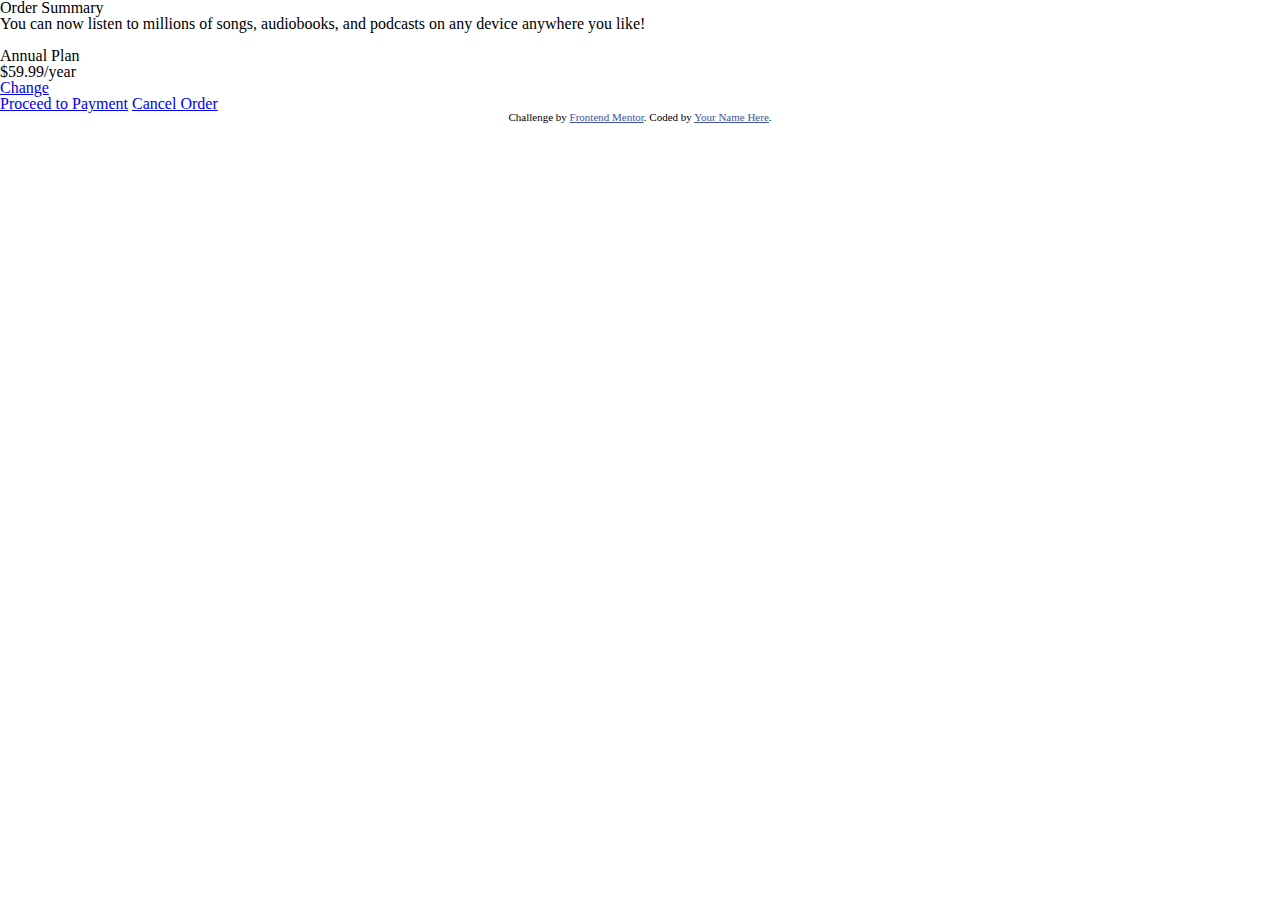
==== order-summary-component-main/index.html @ 7554c0a2 "Commit inicial - criando os arquivos" ====
<!DOCTYPE html>
<html lang="en">
<head>
  <meta charset="UTF-8">
  <meta name="viewport" content="width=device-width, initial-scale=1.0"> 

  <link rel="icon" type="image/png" sizes="32x32" href="src/images/favicon-32x32.png">

  <link rel="stylesheet" href="src/css/reset.css">
  <link rel="stylesheet" href="src/css/style.css">
  <link rel="stylesheet" href="src/css/variables.css">

  <link rel="preconnect" href="https://fonts.googleapis.com">
  <link rel="preconnect" href="https://fonts.gstatic.com" crossorigin>
  <link href="https://fonts.googleapis.com/css2?family=Red+Hat+Display:wght@500;700;900&display=swap" rel="stylesheet">
  
  <title>Frontend Mentor | Order summary card</title>

<body>
  <div class="bg">
    <div class="container-card">
      <header class="header">
        <div class="image"></div>
      </header>

      <main>
        <h1 class="title">Order Summary</h1>

        <p class="description">
          You can now listen to millions of songs, audiobooks, and podcasts on any 
          device anywhere you like!
        </p>

        <div class="plan-container">
          <img src="images/icon-music.svg" alt="">

          <div class="plan">
            <h2 class="title">Annual Plan</h2>
            <p class="price">$59.99/year</p>
          </div>   
          
          <a href="#" class="btn-change-plan">Change</a>
        </div>

        <a href="#" class="btn-payment">Proceed to Payment</a>

        <a href="#" class="btn-cancel-order">Cancel Order</a>
      </main>
    </div>

    <div class="attribution">
      Challenge by <a href="https://www.frontendmentor.io?ref=challenge" target="_blank">Frontend Mentor</a>. 
      Coded by <a href="#">Your Name Here</a>.
    </div>

  </div>

  
  
</body>
</html>
---- order-summary-component-main/src/css/style.css ----
html {
    font-size: 62.5%;
}

body {
    font-size: 1.6rem;
}

@media (min-width: 375px) {

}


/* ATTRIBUTION */

.attribution { font-size: 11px; text-align: center; }
.attribution a { color: hsl(228, 45%, 44%); }
---- order-summary-component-main/src/css/variables.css ----
:root {
    --pale-blue: hsl(225, 100%, 94%);
    --bridht-blue: hsl(245, 75%, 52%);
    --very-pale-blue: hsl(225, 100%, 98%);
    --desatured-blue: hsl(224, 23%, 55%);
    --dark-blue: hsl(223, 47%, 23%);
}
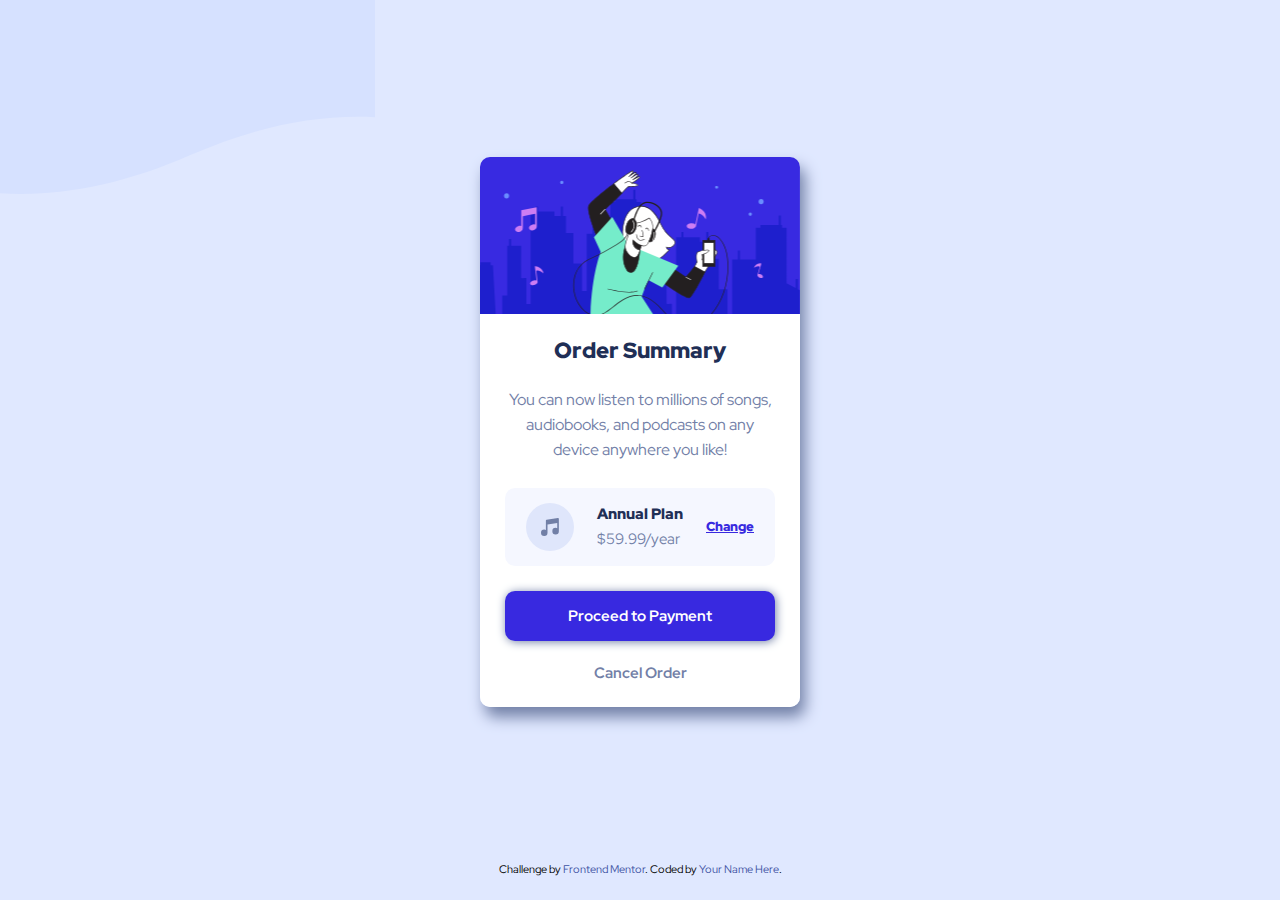
==== commit 8e38b2ce: "Estilizando a versão mobile" ====
--- a/order-summary-component-main/index.html
+++ b/order-summary-component-main/index.html
@@ -8,7 +8,7 @@
 
   <link rel="stylesheet" href="src/css/reset.css">
   <link rel="stylesheet" href="src/css/style.css">
-  <link rel="stylesheet" href="src/css/variables.css">
+  <link rel="stylesheet" href="src/css/global-style.css">
 
   <link rel="preconnect" href="https://fonts.googleapis.com">
   <link rel="preconnect" href="https://fonts.gstatic.com" crossorigin>
@@ -23,7 +23,7 @@
         <div class="image"></div>
       </header>
 
-      <main>
+      <main class="main">
         <h1 class="title">Order Summary</h1>
 
         <p class="description">
@@ -31,30 +31,28 @@
           device anywhere you like!
         </p>
 
-        <div class="plan-container">
-          <img src="images/icon-music.svg" alt="">
+        <section class="plan-container">
+          <img src="src/images/icon-music.svg" alt="Music">
 
-          <div class="plan">
+          <div class="info">
             <h2 class="title">Annual Plan</h2>
             <p class="price">$59.99/year</p>
           </div>   
           
-          <a href="#" class="btn-change-plan">Change</a>
-        </div>
+          <a href="#" class="btn-change">Change</a>
+        </section>
 
         <a href="#" class="btn-payment">Proceed to Payment</a>
 
-        <a href="#" class="btn-cancel-order">Cancel Order</a>
+        <a href="#" class="btn-cancel">Cancel Order</a>
       </main>
     </div>
 
-    <div class="attribution">
-      Challenge by <a href="https://www.frontendmentor.io?ref=challenge" target="_blank">Frontend Mentor</a>. 
-      Coded by <a href="#">Your Name Here</a>.
-    </div>
-
   </div>
-
+  <div class="attribution">
+    Challenge by <a href="https://www.frontendmentor.io?ref=challenge" target="_blank">Frontend Mentor</a>. 
+    Coded by <a href="#">Your Name Here</a>.
+  </div>
   
   
 </body>
--- a/order-summary-component-main/src/css/style.css
+++ b/order-summary-component-main/src/css/style.css
@@ -4,6 +4,107 @@
 
 body {
     font-size: 1.6rem;
+    background-color: var(--pale-blue);
+    font-family: 'Red Hat Display', sans-serif;;
+}
+
+/* MOBILE */
+
+.bg {
+    background: url(../images/pattern-background-mobile.svg) no-repeat;
+    height: 100vw;
+    height: 96vh;
+    display: flex;
+    justify-content: center;
+    align-items: center;
+    padding: 20px;
+}
+
+.container-card {
+    display: grid;
+    grid-template-areas: 
+    "header"
+    "main";
+    grid-template-rows: 1.2fr 3fr;
+    height: 550px;
+    width: 320px;
+    box-shadow: 5px 10px 15px var(--desatured-blue);
+    border-radius: 10px;
+}
+
+.header {
+    grid-area: header;
+    background: url(../images/illustration-hero.svg) center center no-repeat;
+    background-size: cover;
+    border-radius: 10px 10px 0 0;
+}
+
+.main {
+    grid-area: main;
+    background-color: #fff;
+    border-radius: 0 0 10px 10px;
+    display: flex;
+    flex-direction: column;
+    justify-content: space-evenly;
+    align-items: center;
+    padding: 0 25px;
+}
+
+.main .title {
+    font-size: 2.2rem;
+}
+
+.main .description {
+    line-height: 2.5rem;
+    text-align: center;
+}
+
+.main .plan-container {
+    display: grid;
+    grid-template-columns: 1fr 2fr 1fr;
+    background-color: var(--very-pale-blue);
+    width: 100%;
+    padding: 15px;
+    border-radius: 10px;
+    align-items: center;
+    justify-items: center;
+}
+
+.main .plan-container .title {
+    margin-bottom: 10px;
+    font-size: 1.5rem;
+}
+
+.main .plan-container .price {
+    font-size: 1.5rem;
+}
+
+.main .plan-container .btn-change {
+    font-size: 1.3rem;
+    font-weight: 900;
+    color: var(--bridht-blue);
+    text-decoration: underline;
+}
+
+.main .btn-payment {
+    background-color: var(--bridht-blue);
+    width: 100%;
+    height: 50px;
+    border-radius: 10px;
+    color: #fff;
+    text-decoration: none;
+    font-weight: bold;
+    display: flex;
+    justify-content: center;
+    align-items: center;
+    font-size: 1.5rem;
+    box-shadow: 1px 1px 10px var(--desatured-blue);
+}
+
+.main .btn-cancel {
+    color: var(--desatured-blue);
+    font-weight: 700;
+    font-size: 1.5rem;
 }
 
 @media (min-width: 375px) {
--- a/order-summary-component-main/src/css/global-style.css
+++ b/order-summary-component-main/src/css/global-style.css
@@ -0,0 +1,16 @@
+:root {
+    --pale-blue: hsl(225, 100%, 94%);
+    --bridht-blue: hsl(245, 75%, 52%);
+    --very-pale-blue: hsl(225, 100%, 98%);
+    --desatured-blue: hsl(224, 23%, 55%);
+    --dark-blue: hsl(223, 47%, 23%);
+}
+
+.title {
+    font-weight: 900;
+    color: var(--dark-blue);
+}
+
+p {
+    color: var(--desatured-blue);
+}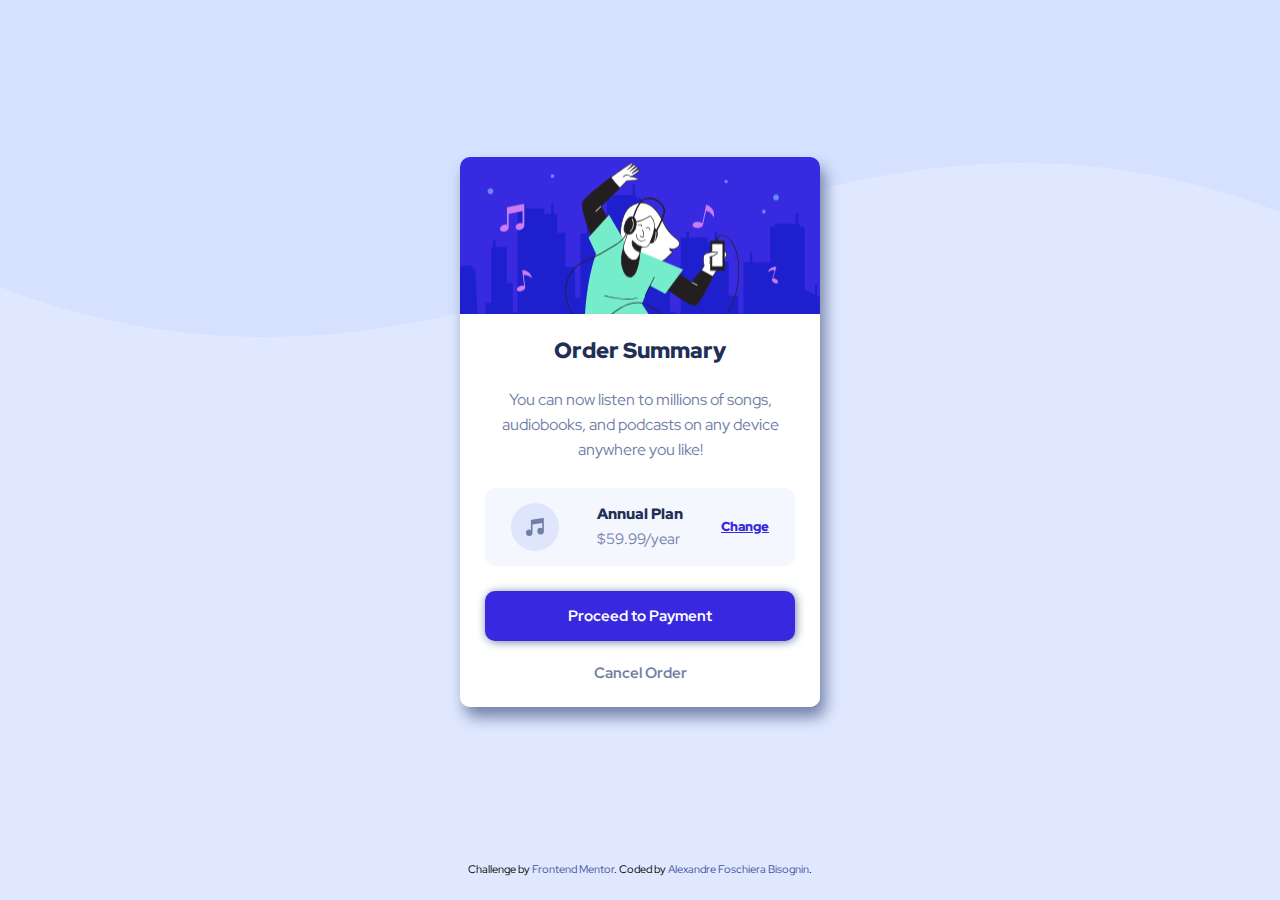
==== commit a5153609: "Estilizando a versão desktop" ====
--- a/order-summary-component-main/index.html
+++ b/order-summary-component-main/index.html
@@ -51,7 +51,7 @@
   </div>
   <div class="attribution">
     Challenge by <a href="https://www.frontendmentor.io?ref=challenge" target="_blank">Frontend Mentor</a>. 
-    Coded by <a href="#">Your Name Here</a>.
+    Coded by <a href="https://github.com/Alexandre-FB" target="_blank">Alexandre Foschiera Bisognin</a>.
   </div>
   
   
--- a/order-summary-component-main/src/css/style.css
+++ b/order-summary-component-main/src/css/style.css
@@ -8,7 +8,7 @@
     font-family: 'Red Hat Display', sans-serif;;
 }
 
-/* MOBILE */
+/* MOBILE VERSION */
 
 .bg {
     background: url(../images/pattern-background-mobile.svg) no-repeat;
@@ -27,19 +27,19 @@
     "main";
     grid-template-rows: 1.2fr 3fr;
     height: 550px;
-    width: 320px;
+    max-width: 360px;
     box-shadow: 5px 10px 15px var(--desatured-blue);
     border-radius: 10px;
 }
 
-.header {
+.container-card .header {
     grid-area: header;
     background: url(../images/illustration-hero.svg) center center no-repeat;
     background-size: cover;
     border-radius: 10px 10px 0 0;
 }
 
-.main {
+.container-card .main {
     grid-area: main;
     background-color: #fff;
     border-radius: 0 0 10px 10px;
@@ -50,16 +50,16 @@
     padding: 0 25px;
 }
 
-.main .title {
+.container-card .main .title {
     font-size: 2.2rem;
 }
 
-.main .description {
+.container-card .main .description {
     line-height: 2.5rem;
     text-align: center;
 }
 
-.main .plan-container {
+.container-card .main .plan-container {
     display: grid;
     grid-template-columns: 1fr 2fr 1fr;
     background-color: var(--very-pale-blue);
@@ -70,23 +70,28 @@
     justify-items: center;
 }
 
-.main .plan-container .title {
+.container-card .main .plan-container .title {
     margin-bottom: 10px;
     font-size: 1.5rem;
 }
 
-.main .plan-container .price {
+.container-card .main .plan-container .price {
     font-size: 1.5rem;
 }
 
-.main .plan-container .btn-change {
+.container-card .main .plan-container .btn-change {
     font-size: 1.3rem;
     font-weight: 900;
     color: var(--bridht-blue);
     text-decoration: underline;
 }
 
-.main .btn-payment {
+.container-card .main .plan-container .btn-change:hover {
+    opacity: 0.8;
+    text-decoration: none;
+}
+
+.container-card .main .btn-payment {
     background-color: var(--bridht-blue);
     width: 100%;
     height: 50px;
@@ -101,14 +106,28 @@
     box-shadow: 1px 1px 10px var(--desatured-blue);
 }
 
-.main .btn-cancel {
+.container-card .main .btn-payment:hover {
+    opacity: 0.8;
+}
+
+.container-card .main .btn-cancel {
     color: var(--desatured-blue);
     font-weight: 700;
     font-size: 1.5rem;
 }
 
-@media (min-width: 375px) {
+.container-card .main .btn-cancel:hover {
+    color: var(--dark-blue)
+}
 
+/* DESKTOP VERSION */
+
+@media (min-width: 376px) {
+    .bg {
+        max-width: 1440px;
+        background: url(../images/pattern-background-desktop.svg) center -100px no-repeat;
+        margin: 0 auto;
+    }
 }
 
 
